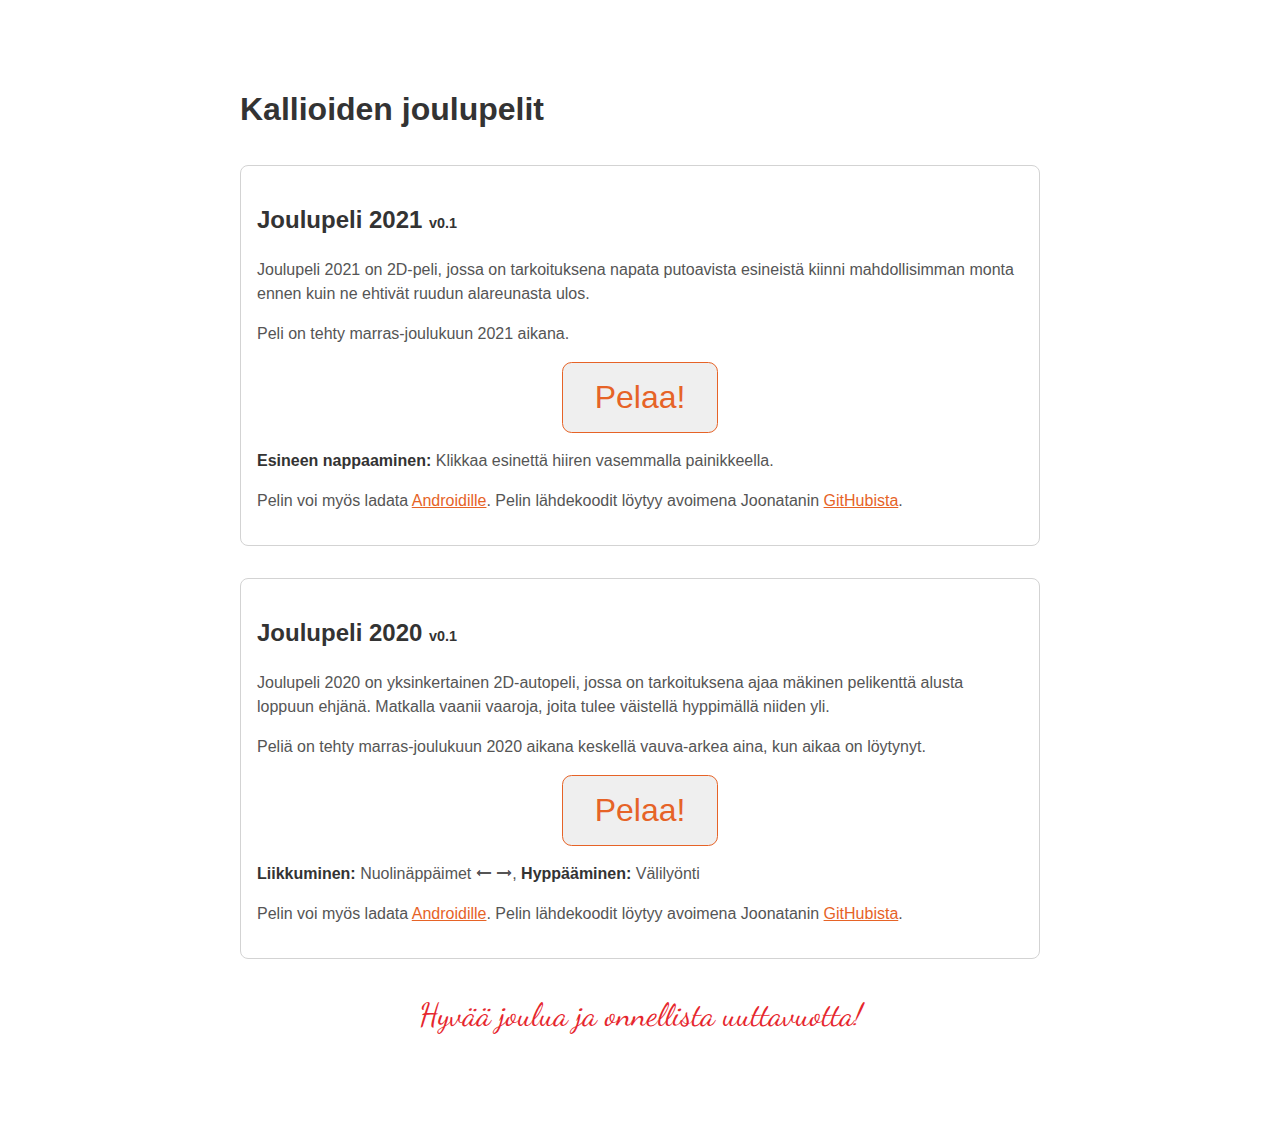
==== public/index.html @ 6b913a67 "Small tweaks to texts" ====
<!DOCTYPE html>
<html lang="en">
<head>
    <meta charset="UTF-8">
    <meta http-equiv="Content-Type" content="text/html; charset=utf-8">
    <meta name="viewport" content="width=device-width, initial-scale=1">
    <title>Kallioiden joulupeli</title>
    <link rel="apple-touch-icon" sizes="180x180" href="apple-touch-icon.png">
    <link rel="icon" type="image/png" sizes="32x32" href="favicon-32x32.png">
    <link rel="icon" type="image/png" sizes="16x16" href="favicon-16x16.png">
    <link rel="manifest" href="site.webmanifest">
    <link rel="stylesheet" href="styles.css">
    <script src="Joulupeli2020/UnityLoader.js"></script>
    <script src="Joulupeli2021/WebGL.loader.js"></script>
    <script src="functions.js"></script>
</head>
<body>
    <header>
        <h1>Kallioiden joulupelit</h1>
    </header>
    <main>
        <section id="joulupeli2021">
            <h2>Joulupeli 2021 <span class="version">v0.1</span></h2>
            <p>
                Joulupeli 2021 on 2D-peli, jossa on tarkoituksena napata putoavista
                esineistä kiinni mahdollisimman monta ennen kuin ne ehtivät
                ruudun alareunasta ulos.
            </p>
            <p>
                Peli on tehty marras-joulukuun 2021 aikana.
            </p>
            <div class="game-container">
                <input class="play-button" type="button" name="startGame" value="Pelaa!" onclick="startJoulupeli2021();" />
                <canvas id="unity-canvas-joulupeli2021" class="unity-canvas" style="background: #231F20"></canvas>
            </div>
    
            <p>
                <strong>Esineen nappaaminen:</strong> Klikkaa esinettä hiiren vasemmalla painikkeella.
            </p>
            <p>
                Pelin voi myös ladata <a href="Joulupeli2021/Joulupeli2021.apk">Androidille</a>. Pelin lähdekoodit löytyy
                avoimena Joonatanin <a href="https://github.com/MrCliff/Joulupeli2021">GitHubista</a>.
            </p>
        </section>
        <section id="joulupeli2020">
            <h2>Joulupeli 2020 <span class="version">v0.1</span></h2>
            <p>
                Joulupeli 2020 on yksinkertainen 2D-autopeli, jossa on tarkoituksena ajaa mäkinen pelikenttä alusta loppuun
                ehjänä. Matkalla vaanii vaaroja, joita tulee väistellä hyppimällä niiden yli.
            </p>
            <p>
                Peliä on tehty marras-joulukuun 2020 aikana keskellä vauva-arkea aina, kun aikaa on löytynyt.
            </p>
            <div class="game-container">
                <input class="play-button" type="button" name="startGame" value="Pelaa!" onclick="startJoulupeli2020();" />
                <div id="unityContainer2020" class="unityContainer2020"></div>
            </div>
    
            <p>
                <strong>Liikkuminen:</strong> Nuolinäppäimet &#129044; &#129046;,
                <strong>Hyppääminen:</strong> Välilyönti
            </p>
            <p>
                Pelin voi myös ladata <a href="Joulupeli2020/Joulupeli2020.apk">Androidille</a>. Pelin lähdekoodit löytyy
                avoimena Joonatanin <a href="https://github.com/MrCliff/Joulupeli2020">GitHubista</a>.
            </p>
        </section>

        <p class="wishes">
            Hyvää joulua ja onnellista uuttavuotta!
        </p>
    </main>
</body>
</html>
---- public/styles.css ----
@import 'https://fonts.googleapis.com/css?family=Dancing+Script';

body {
    margin: 0 auto;
    max-width: 50em;

    font-family: "Helvetica", "Arial", sans-serif;
    line-height: 1.5;
    padding: 4em 1em;

    color: #555;

    --primary-color: #E66327;
    --primary-highlight-color: #FF8045;
    --primary-shadow-color: #99390D;
    --complementary-highlight-color: #27E6D2;
    --complementary-shadow-color: #009989;
}

section {
    margin-top: 2em;
    padding: 1em;
    border: solid lightgray 1px;
    border-radius: 0.5em;
    background-color: white;
}

h1, h2, strong {
    color: #333;
}

.version {
    font-size: 0.6em;
}

.wishes {
    font-size: 2em;
    color: #e6262d;
    font-family: "Dancing Script", cursive;
    text-align: center;
    /*background: linear-gradient(var(--complementary-highlight-color), var(--complementary-shadow-color));*/
}

.unity-canvas, .unityContainer {
    display: block;
    max-width: 50em;
    max-height: 40em;
    width: 100%;
    margin: auto;
}

.play-button {
    font-size: 2em;
    padding: 0.5em 1em;
    color: var(--primary-color);
    border-radius: 0.3em;
    border: solid var(--primary-color) 1px;
}

.play-button:hover {
    color: var(--primary-highlight-color);
    border-color: var(--primary-highlight-color);
}

.play-button:active {
    color: var(--complementary-shadow-color);
    border-color: var(--complementary-shadow-color);
}

.game-container {
    text-align: center;
}

a {
    color: var(--primary-color);
}
a:hover {
    color: var(--primary-highlight-color);
}
a:active {
    color: var(--primary-shadow-color);
}
a:visited {
    color: var(--complementary-shadow-color);
}
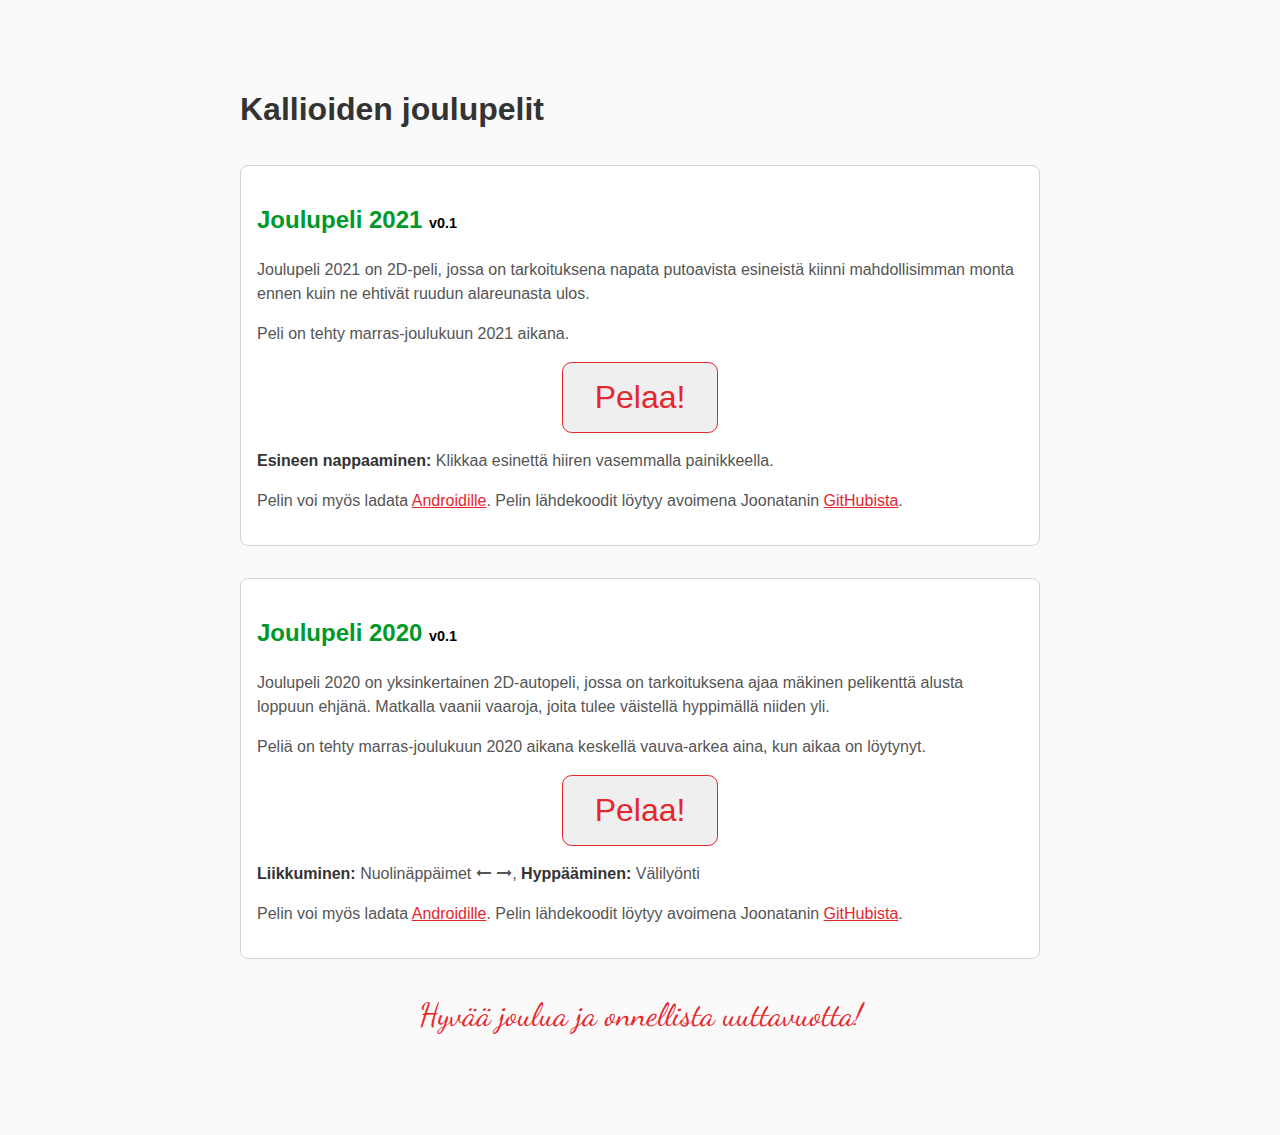
==== commit 69f4be7e: "Change color theme and fix a bug with canvas" ====
--- a/public/index.html
+++ b/public/index.html
@@ -4,7 +4,7 @@
     <meta charset="UTF-8">
     <meta http-equiv="Content-Type" content="text/html; charset=utf-8">
     <meta name="viewport" content="width=device-width, initial-scale=1">
-    <title>Kallioiden joulupeli</title>
+    <title>Kallioiden joulupelit</title>
     <link rel="apple-touch-icon" sizes="180x180" href="apple-touch-icon.png">
     <link rel="icon" type="image/png" sizes="32x32" href="favicon-32x32.png">
     <link rel="icon" type="image/png" sizes="16x16" href="favicon-16x16.png">
@@ -31,7 +31,7 @@
             </p>
             <div class="game-container">
                 <input class="play-button" type="button" name="startGame" value="Pelaa!" onclick="startJoulupeli2021();" />
-                <canvas id="unity-canvas-joulupeli2021" class="unity-canvas" style="background: #231F20"></canvas>
+                <canvas id="unity-canvas-joulupeli2021" class="unity-canvas"></canvas>
             </div>
     
             <p>
--- a/public/styles.css
+++ b/public/styles.css
@@ -1,6 +1,16 @@
 @import 'https://fonts.googleapis.com/css?family=Dancing+Script';
 
 body {
+    --text-color: #555;
+    --bold-color: #333;
+    --canvas-background-color: #231F20;
+
+    --primary-color: #E6262D;
+    --primary-highlight-color: #FF454B;
+    --primary-shadow-color: #990D12;
+    --complementary-highlight-color: #27E659;
+    --complementary-shadow-color: #009928;
+
     margin: 0 auto;
     max-width: 50em;
 
@@ -8,13 +18,8 @@
     line-height: 1.5;
     padding: 4em 1em;
 
-    color: #555;
-
-    --primary-color: #E66327;
-    --primary-highlight-color: #FF8045;
-    --primary-shadow-color: #99390D;
-    --complementary-highlight-color: #27E6D2;
-    --complementary-shadow-color: #009989;
+    color: var(--text-color);
+    background-color: #FAFAFA;
 }
 
 section {
@@ -25,17 +30,22 @@
     background-color: white;
 }
 
-h1, h2, strong {
-    color: #333;
+h1, strong {
+    color: var(--bold-color);
+}
+
+h2 {
+    color: var(--complementary-shadow-color);
 }
 
 .version {
     font-size: 0.6em;
+    color: initial;
 }
 
 .wishes {
     font-size: 2em;
-    color: #e6262d;
+    color: var(--primary-color);
     font-family: "Dancing Script", cursive;
     text-align: center;
     /*background: linear-gradient(var(--complementary-highlight-color), var(--complementary-shadow-color));*/
@@ -47,6 +57,7 @@
     max-height: 40em;
     width: 100%;
     margin: auto;
+    background-color: var(--canvas-background-color);
 }
 
 .play-button {
@@ -83,4 +94,7 @@
 a:visited {
     color: var(--complementary-shadow-color);
 }
+a:visited:hover {
+    color: var(--complementary-highlight-color);
+}
 
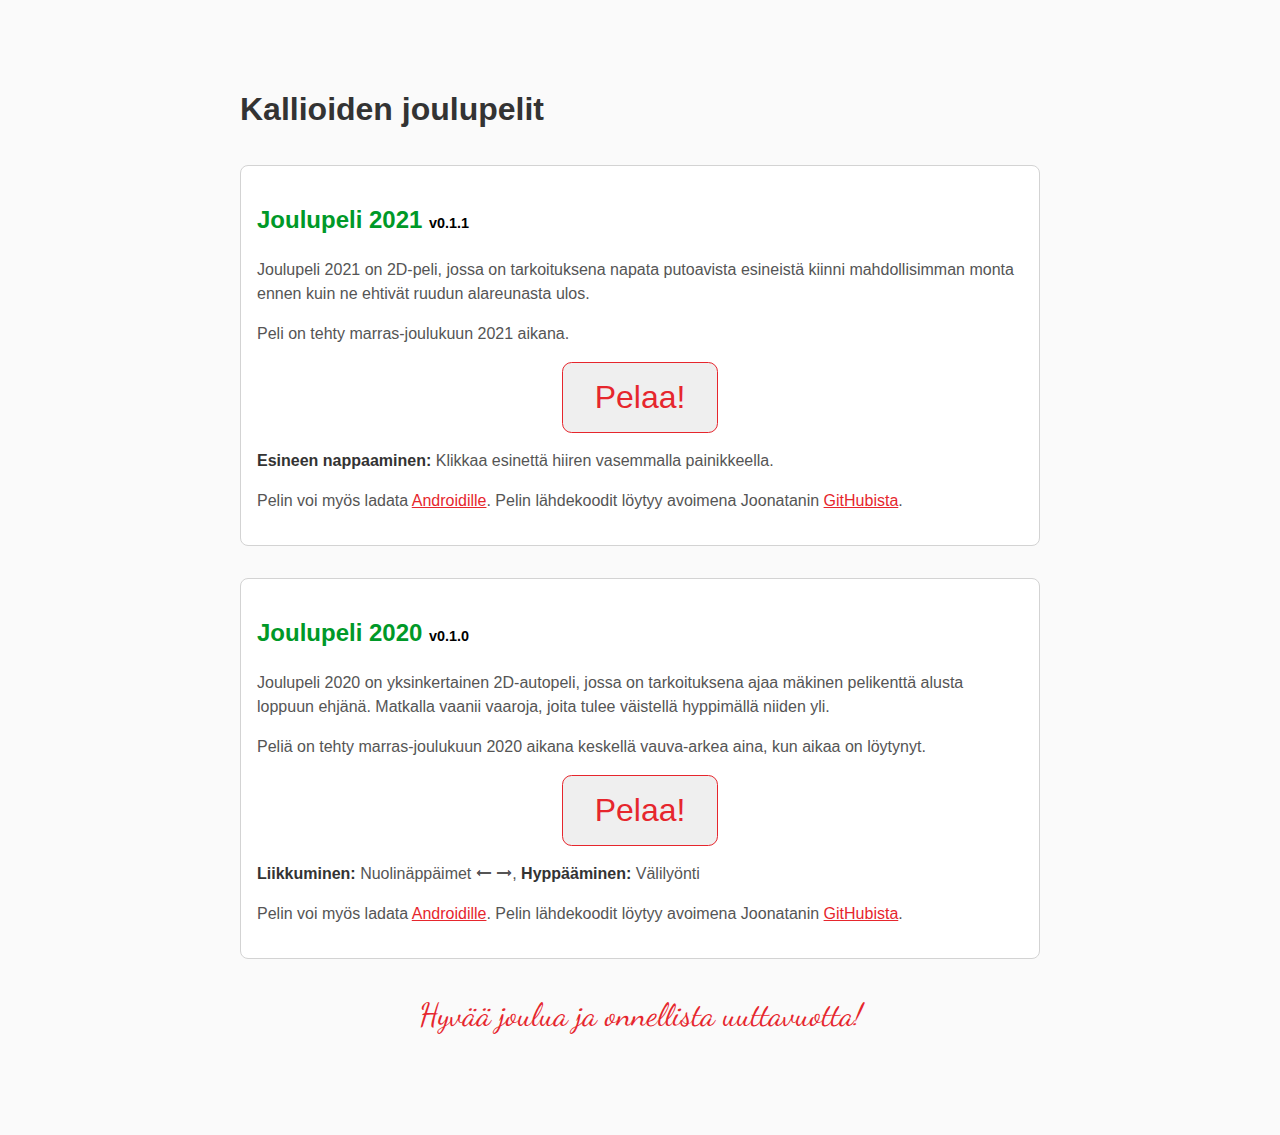
==== commit d226f1ee: "Automate fetching game version" ====
--- a/public/index.html
+++ b/public/index.html
@@ -20,7 +20,7 @@
     </header>
     <main>
         <section id="joulupeli2021">
-            <h2>Joulupeli 2021 <span class="version">v0.1</span></h2>
+            <h2>Joulupeli 2021 <span class="version">v?</span></h2>
             <p>
                 Joulupeli 2021 on 2D-peli, jossa on tarkoituksena napata putoavista
                 esineistä kiinni mahdollisimman monta ennen kuin ne ehtivät
@@ -43,7 +43,7 @@
             </p>
         </section>
         <section id="joulupeli2020">
-            <h2>Joulupeli 2020 <span class="version">v0.1</span></h2>
+            <h2>Joulupeli 2020 <span class="version">v?</span></h2>
             <p>
                 Joulupeli 2020 on yksinkertainen 2D-autopeli, jossa on tarkoituksena ajaa mäkinen pelikenttä alusta loppuun
                 ehjänä. Matkalla vaanii vaaroja, joita tulee väistellä hyppimällä niiden yli.
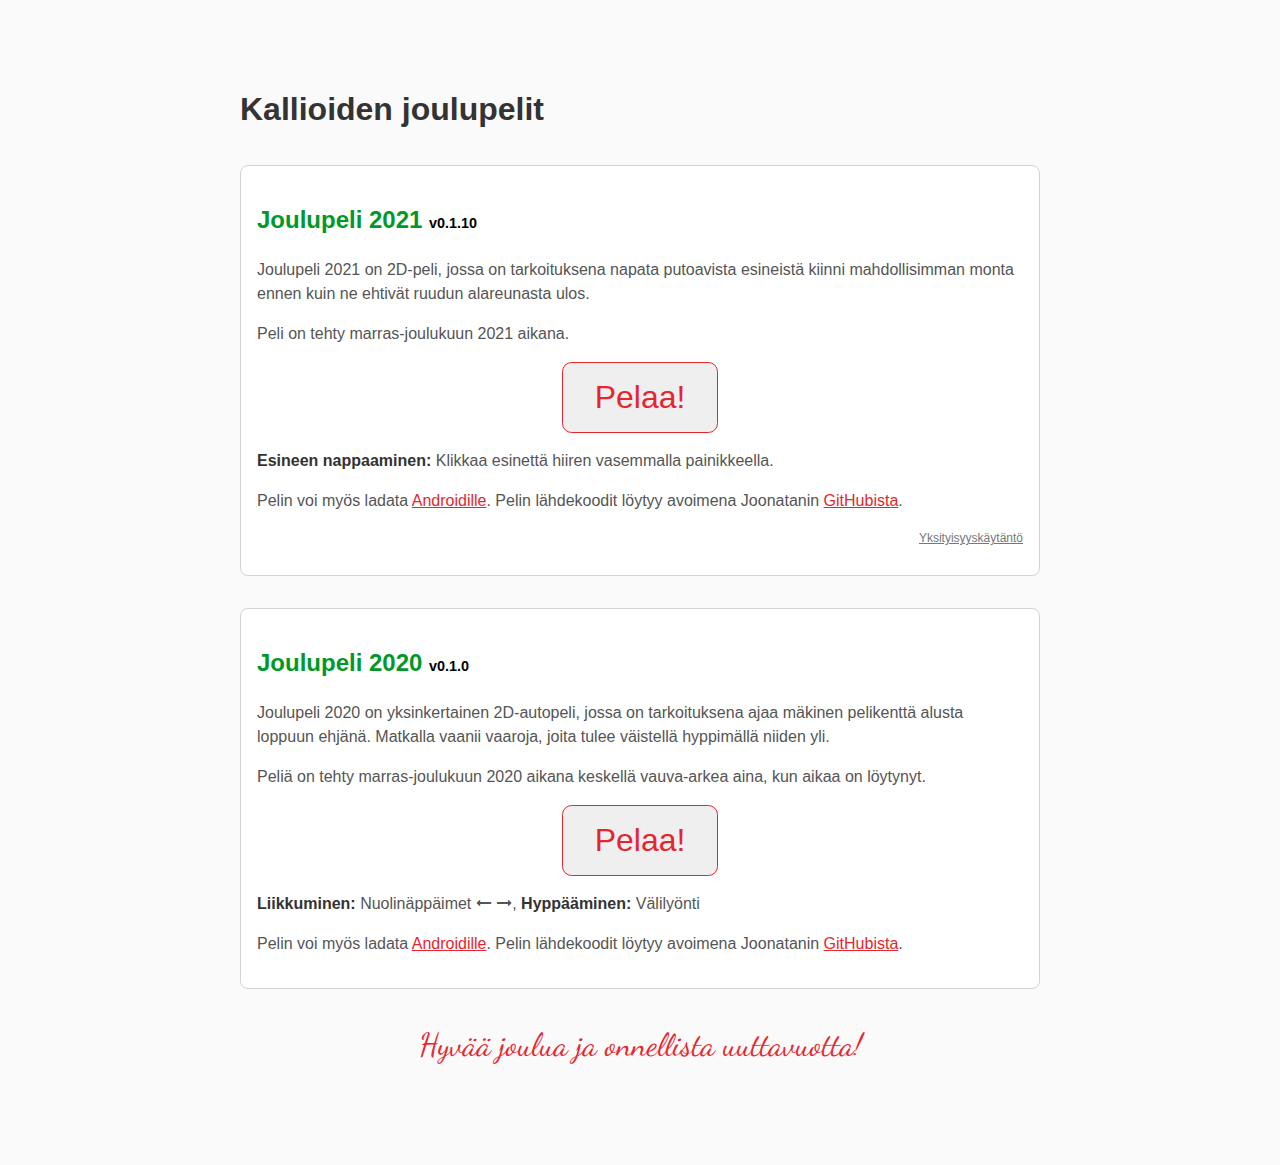
==== commit b85bb64d: "Add privacy policy for Joulupeli 2021" ====
--- a/public/index.html
+++ b/public/index.html
@@ -38,9 +38,10 @@
                 <strong>Esineen nappaaminen:</strong> Klikkaa esinettä hiiren vasemmalla painikkeella.
             </p>
             <p>
-                Pelin voi myös ladata <a href="Joulupeli2021/Joulupeli2021.apk">Androidille</a>. Pelin lähdekoodit löytyy
+                Pelin voi myös ladata <a href="Joulupeli2021/Joulupeli2021.aab">Androidille</a>. Pelin lähdekoodit löytyy
                 avoimena Joonatanin <a href="https://github.com/MrCliff/Joulupeli2021">GitHubista</a>.
             </p>
+            <p class="privacy-policy"><a href="privacy-policy.html">Yksityisyyskäytäntö</a></p>
         </section>
         <section id="joulupeli2020">
             <h2>Joulupeli 2020 <span class="version">v?</span></h2>
--- a/public/styles.css
+++ b/public/styles.css
@@ -1,6 +1,7 @@
 @import 'https://fonts.googleapis.com/css?family=Dancing+Script';
 
 body {
+    --light-text-color: #777;
     --text-color: #555;
     --bold-color: #333;
     --canvas-background-color: #231F20;
@@ -98,3 +99,12 @@
     color: var(--complementary-highlight-color);
 }
 
+.privacy-policy {
+    text-align: right;
+    color: var(--light-text-color);
+    font-size: 0.75em;
+}
+
+.privacy-policy a {
+    color: var(--light-text-color);
+}
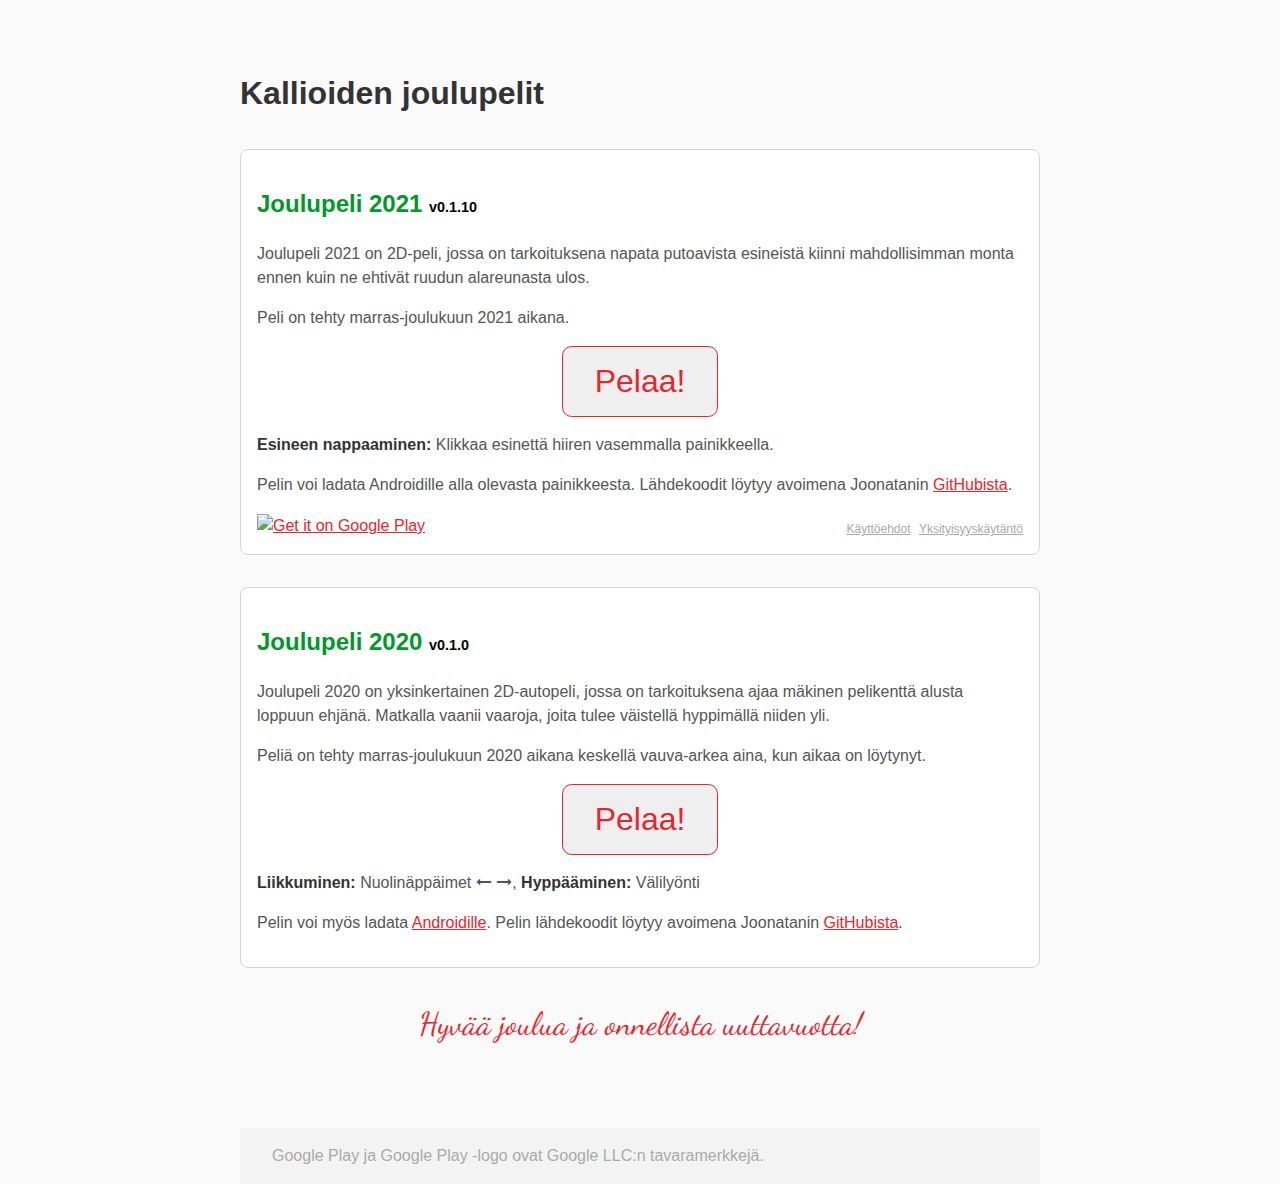
==== commit c75dbbdb: "Add Google Play button and terms & conditions" ====
--- a/public/index.html
+++ b/public/index.html
@@ -22,9 +22,9 @@
         <section id="joulupeli2021">
             <h2>Joulupeli 2021 <span class="version">v?</span></h2>
             <p>
-                Joulupeli 2021 on 2D-peli, jossa on tarkoituksena napata putoavista
-                esineistä kiinni mahdollisimman monta ennen kuin ne ehtivät
-                ruudun alareunasta ulos.
+                Joulupeli 2021 on 2D-peli, jossa on tarkoituksena napata
+                putoavista esineistä kiinni mahdollisimman monta ennen kuin ne
+                ehtivät ruudun alareunasta ulos.
             </p>
             <p>
                 Peli on tehty marras-joulukuun 2021 aikana.
@@ -35,22 +35,30 @@
             </div>
     
             <p>
-                <strong>Esineen nappaaminen:</strong> Klikkaa esinettä hiiren vasemmalla painikkeella.
+                <strong>Esineen nappaaminen:</strong> Klikkaa esinettä hiiren
+                vasemmalla painikkeella.
             </p>
             <p>
-                Pelin voi myös ladata <a href="Joulupeli2021/Joulupeli2021.aab">Androidille</a>. Pelin lähdekoodit löytyy
-                avoimena Joonatanin <a href="https://github.com/MrCliff/Joulupeli2021">GitHubista</a>.
+                Pelin voi ladata Androidille alla olevasta painikkeesta.
+                Lähdekoodit löytyy avoimena Joonatanin <a
+                href="https://github.com/MrCliff/Joulupeli2021">GitHubista</a>.
             </p>
-            <p class="privacy-policy"><a href="privacy-policy.html">Yksityisyyskäytäntö</a></p>
+            <footer>
+                <a class="google-play" href="https://play.google.com/store/apps/details?id=fi.jokallio.joulupeli2021"><img alt="Get it on Google Play" src="https://play.google.com/intl/en_us/badges/static/images/badges/fi_badge_web_generic.png"/></a>
+                <span class="privacy-policy"><a href="Joulupeli2021/terms.html">Käyttöehdot</a> <a href="Joulupeli2021/privacy-policy.html">Yksityisyyskäytäntö</a></span>
+            </footer>
         </section>
         <section id="joulupeli2020">
             <h2>Joulupeli 2020 <span class="version">v?</span></h2>
             <p>
-                Joulupeli 2020 on yksinkertainen 2D-autopeli, jossa on tarkoituksena ajaa mäkinen pelikenttä alusta loppuun
-                ehjänä. Matkalla vaanii vaaroja, joita tulee väistellä hyppimällä niiden yli.
+                Joulupeli 2020 on yksinkertainen 2D-autopeli, jossa on
+                tarkoituksena ajaa mäkinen pelikenttä alusta loppuun ehjänä.
+                Matkalla vaanii vaaroja, joita tulee väistellä hyppimällä niiden
+                yli.
             </p>
             <p>
-                Peliä on tehty marras-joulukuun 2020 aikana keskellä vauva-arkea aina, kun aikaa on löytynyt.
+                Peliä on tehty marras-joulukuun 2020 aikana keskellä vauva-arkea
+                aina, kun aikaa on löytynyt.
             </p>
             <div class="game-container">
                 <input class="play-button" type="button" name="startGame" value="Pelaa!" onclick="startJoulupeli2020();" />
@@ -62,8 +70,10 @@
                 <strong>Hyppääminen:</strong> Välilyönti
             </p>
             <p>
-                Pelin voi myös ladata <a href="Joulupeli2020/Joulupeli2020.apk">Androidille</a>. Pelin lähdekoodit löytyy
-                avoimena Joonatanin <a href="https://github.com/MrCliff/Joulupeli2020">GitHubista</a>.
+                Pelin voi myös ladata <a
+                href="Joulupeli2020/Joulupeli2020.apk">Androidille</a>. Pelin
+                lähdekoodit löytyy avoimena Joonatanin <a
+                href="https://github.com/MrCliff/Joulupeli2020">GitHubista</a>.
             </p>
         </section>
 
@@ -71,5 +81,8 @@
             Hyvää joulua ja onnellista uuttavuotta!
         </p>
     </main>
+    <footer class="page-footer">
+        Google Play ja Google Play ‑logo ovat Google LLC:n tavaramerkkejä.
+    </footer>
 </body>
 </html>--- a/public/styles.css
+++ b/public/styles.css
@@ -1,7 +1,7 @@
 @import 'https://fonts.googleapis.com/css?family=Dancing+Script';
 
 body {
-    --light-text-color: #777;
+    --light-text-color: #AAA;
     --text-color: #555;
     --bold-color: #333;
     --canvas-background-color: #231F20;
@@ -12,12 +12,14 @@
     --complementary-highlight-color: #27E659;
     --complementary-shadow-color: #009928;
 
+    --border-radius: 0.3em;
+
     margin: 0 auto;
     max-width: 50em;
 
     font-family: "Helvetica", "Arial", sans-serif;
     line-height: 1.5;
-    padding: 4em 1em;
+    padding: 3em 1em 0;
 
     color: var(--text-color);
     background-color: #FAFAFA;
@@ -65,7 +67,7 @@
     font-size: 2em;
     padding: 0.5em 1em;
     color: var(--primary-color);
-    border-radius: 0.3em;
+    border-radius: var(--border-radius);
     border: solid var(--primary-color) 1px;
 }
 
@@ -99,12 +101,33 @@
     color: var(--complementary-highlight-color);
 }
 
+section footer {
+    display: flex;
+    flex-direction: row;
+    justify-content: space-between;
+}
+
 .privacy-policy {
-    text-align: right;
+    align-self: flex-end;
     color: var(--light-text-color);
     font-size: 0.75em;
+    display: flex;
+    gap: 0.7em;
 }
-
 .privacy-policy a {
     color: var(--light-text-color);
 }
+
+.google-play img {
+    height: 4em;
+    vertical-align: middle;
+}
+
+.page-footer {
+    background-color: #F3F3F3;
+    padding: 1em 2em;
+    margin-top: 5em;
+    color: var(--light-text-color);
+    border-top-left-radius: var(--border-radius);
+    border-top-right-radius: var(--border-radius);
+}
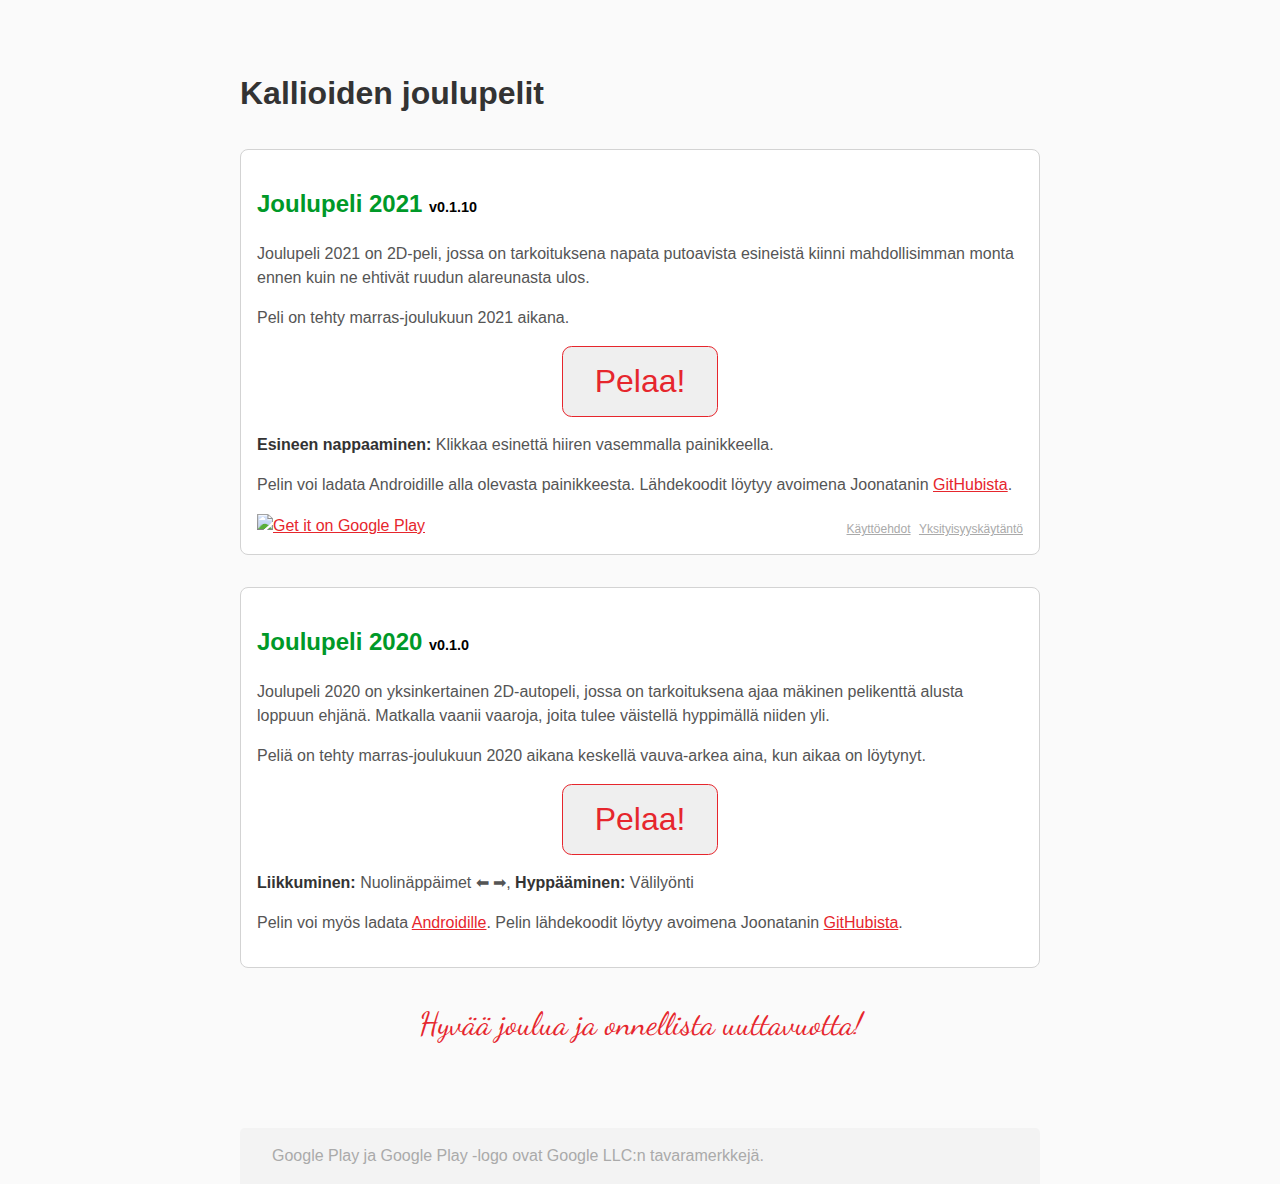
==== commit 399d3696: "Change arrow characters to better ones" ====
--- a/public/index.html
+++ b/public/index.html
@@ -66,7 +66,7 @@
             </div>
     
             <p>
-                <strong>Liikkuminen:</strong> Nuolinäppäimet &#129044; &#129046;,
+                <strong>Liikkuminen:</strong> Nuolinäppäimet &#11013; &#10145;,
                 <strong>Hyppääminen:</strong> Välilyönti
             </p>
             <p>
--- a/public/styles.css
+++ b/public/styles.css
@@ -104,6 +104,7 @@
 section footer {
     display: flex;
     flex-direction: row;
+    flex-wrap: wrap;
     justify-content: space-between;
 }
 
@@ -112,6 +113,7 @@
     color: var(--light-text-color);
     font-size: 0.75em;
     display: flex;
+    flex-wrap: wrap;
     gap: 0.7em;
 }
 .privacy-policy a {
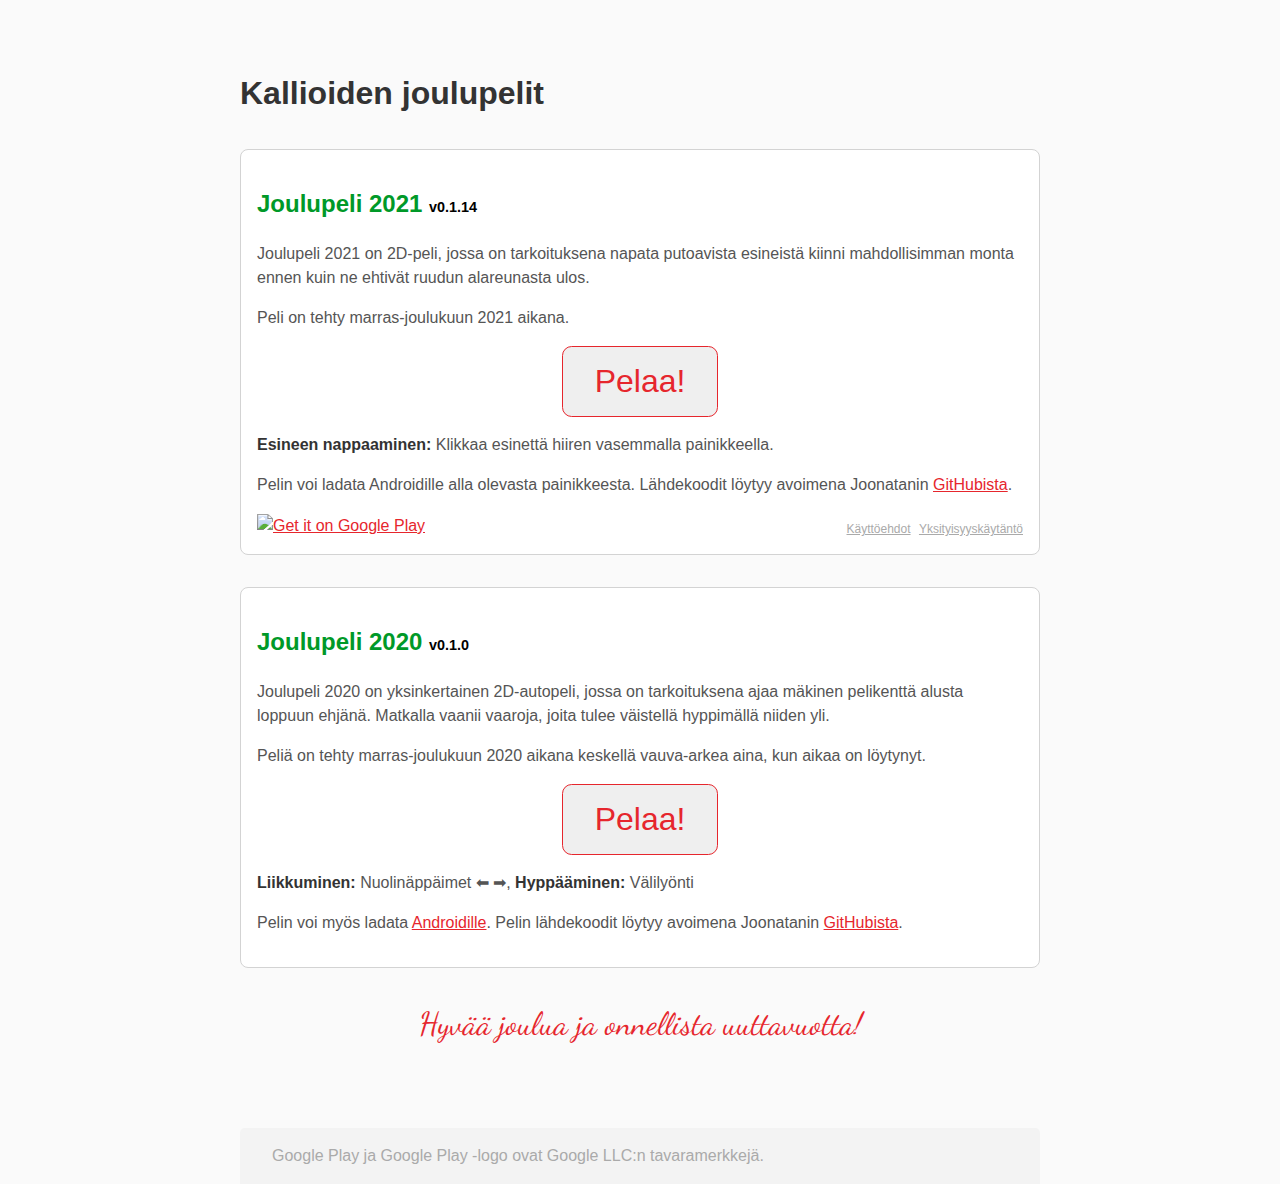
==== commit a6720e2d: "Add new version of Joulupeli 2021" ====
--- a/public/index.html
+++ b/public/index.html
@@ -11,7 +11,7 @@
     <link rel="manifest" href="site.webmanifest">
     <link rel="stylesheet" href="styles.css">
     <script src="Joulupeli2020/UnityLoader.js"></script>
-    <script src="Joulupeli2021/WebGL.loader.js"></script>
+    <script src="Joulupeli2021/game/WebGL.loader.js"></script>
     <script src="functions.js"></script>
 </head>
 <body>
--- a/public/styles.css
+++ b/public/styles.css
@@ -83,6 +83,11 @@
 
 .game-container {
     text-align: center;
+    /* Relative positioning is needed so that absolutely positioned
+    elements inside this container are positioned relative to the
+    container and not to the document. This is needed for the WebGLInput
+    addon to work. It fixes input fields for touch screens on WebGL. */
+    position: relative;
 }
 
 a {
